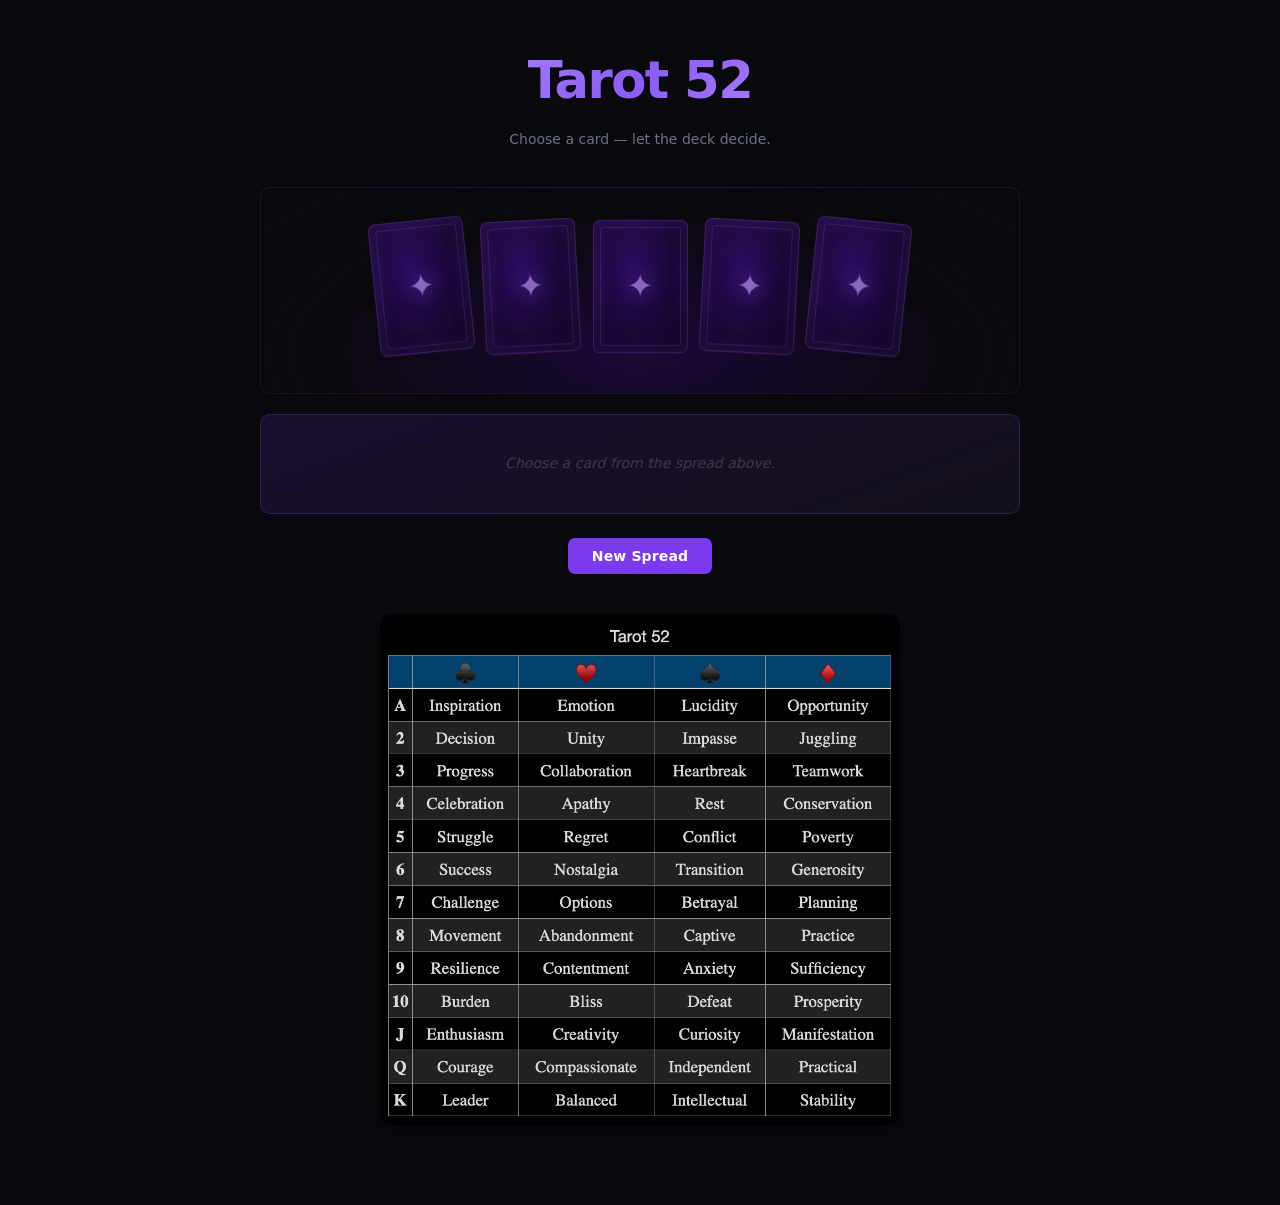
==== index.html @ dc0e48a5 "Initial commit: Tarot 52 single-page app Static HTML/CSS/JS card-drawing app with 5-card spread, 3D " ====
<!doctype html>
<html lang="en">
  <head>
    <meta charset="UTF-8" />
    <meta name="viewport" content="width=device-width, initial-scale=1.0" />
    <title>Tarot 52</title>
    <meta name="description" content="Draw a card from a 52-card deck and read your fortune." />
    <link rel="icon" href="data:image/svg+xml,<svg xmlns='http://www.w3.org/2000/svg' viewBox='0 0 100 100'><text y='.9em' font-size='90'>🃏</text></svg>" />
    <link rel="stylesheet" href="app.css" />
  </head>
  <body>
    <main id="app" role="main"></main>
    <script src="app.js"></script>
  </body>
</html>
---- app.css ----
/* ===================================================
   app.css — Tarot 52 (single page app)
   =================================================== */

/* ---- Variables ---- */
:root {
  --bg:          #0a0a0e;
  --surface:     #131318;
  --surface-2:   #1b1b23;
  --border:      rgba(255, 255, 255, 0.06);
  --border-md:   rgba(255, 255, 255, 0.11);
  --text:        #e2e2ea;
  --text-muted:  #6c7280;
  --text-dim:    #3a3a46;

  --purple:      #8b5cf6;
  --purple-h:    #7c3aed;
  --purple-glow: rgba(139, 92, 246, 0.22);

  --focus-ring:  0 0 0 3px rgba(82, 144, 245, 0.38);
  --shadow-sm:   0 1px 4px rgba(0, 0, 0, 0.55);
  --shadow-md:   0 4px 20px rgba(0, 0, 0, 0.60);

  --radius:    10px;
  --radius-sm: 7px;
  --ease:      0.2s ease;
}

/* ---- Reset ---- */
*, *::before, *::after { box-sizing: border-box; margin: 0; padding: 0; }
html { scroll-behavior: smooth; }
body {
  background-color: var(--bg);
  color: var(--text);
  font-family: system-ui, -apple-system, BlinkMacSystemFont, 'Segoe UI', sans-serif;
  line-height: 1.6;
  min-height: 100vh;
  -webkit-font-smoothing: antialiased;
  -moz-osx-font-smoothing: grayscale;
}
img { max-width: 100%; display: block; }
button { cursor: pointer; font-family: inherit; }

/* ============================================================
   PAGE BASE
   ============================================================ */
#app { min-height: 100vh; }

.page {
  max-width: 800px;
  margin: 0 auto;
  padding: 2.5rem 1.25rem 5rem;
}
.page-header {
  margin-bottom: 2.25rem;
  text-align: center;
}
.page-header h1 {
  font-size: clamp(2.2rem, 5vw, 3.2rem);
  font-weight: 700;
  letter-spacing: -0.03em;
  margin-bottom: 0.4rem;
  background: linear-gradient(135deg, #c4b5fd 0%, #8b5cf6 50%, #d8b4fe 100%);
  -webkit-background-clip: text;
  -webkit-text-fill-color: transparent;
  background-clip: text;
}
.page-subtitle {
  color: var(--text-muted);
  font-size: 0.875rem;
}

/* ============================================================
   TAROT 52
   ============================================================ */

/* Spread container — cosmic feel */
.tarot-spread {
  display: flex;
  justify-content: center;
  align-items: flex-end;
  gap: 0.9rem;
  padding: 2rem 1.5rem 2.5rem;
  flex-wrap: wrap;
  background: radial-gradient(ellipse at 50% 80%, #1a0a38 0%, #0c0810 55%, transparent 100%);
  border-radius: var(--radius);
  border: 1px solid rgba(139, 92, 246, 0.12);
  margin-bottom: 1.25rem;
}

/* 3-D card shell */
.card-3d {
  perspective: 900px;
  width: 95px;
  height: 133px; /* 5:7 poker ratio (2.5" x 3.5") */
  cursor: pointer;
  flex-shrink: 0;
  transition: transform 0.55s cubic-bezier(0.4, 0, 0.2, 1);
}
.card-inner {
  width: 100%;
  height: 100%;
  position: relative;
  transform-style: preserve-3d;
  transition: transform 0.55s cubic-bezier(0.4, 0, 0.2, 1);
  border-radius: var(--radius-sm);
}
.card-3d.flipped .card-inner { transform: rotateY(180deg); }

/* Hover: lift unflipped cards */
.card-3d:not(.flipped):not(.dimmed):hover .card-inner {
  transform: translateY(-12px) scale(1.05);
  transition: transform 0.15s ease;
}
.card-3d:not(.flipped):not(.dimmed):hover {
  filter: drop-shadow(0 0 14px rgba(139, 92, 246, 0.45));
}

/* Selected: lift higher (2D transform on wrapper avoids 3D foreshortening) */
.card-3d.selected { z-index: 2; }

/* Dim non-selected after a card is chosen */
.card-3d.dimmed { opacity: 0.28; filter: saturate(0.2); transition: opacity 0.35s, filter 0.35s; }

/* Shared face */
.card-face {
  position: absolute;
  inset: 0;
  border-radius: var(--radius-sm);
  backface-visibility: hidden;
  -webkit-backface-visibility: hidden;
  overflow: hidden;
}

/* BACK — deep purple */
.card-back-face {
  background: radial-gradient(ellipse at 40% 35%, #2a0d5e 0%, #0d0618 100%);
  border: 1.5px solid rgba(180, 130, 255, 0.22);
  box-shadow: inset 0 0 20px rgba(120, 60, 220, 0.2);
  display: flex;
  align-items: center;
  justify-content: center;
  transform: translateZ(1px); /* Firefox: separate planes so backface-visibility culls correctly */
}
.card-back-face::before {
  content: '';
  position: absolute;
  inset: 6px;
  border: 1px solid rgba(180, 130, 255, 0.14);
  border-radius: 4px;
  pointer-events: none;
}
.card-ornament {
  font-size: 2rem;
  color: rgba(200, 160, 255, 0.6);
  text-shadow: 0 0 20px rgba(160, 100, 255, 0.5), 0 0 50px rgba(100, 40, 200, 0.25);
  user-select: none;
  position: relative;
  z-index: 1;
  backface-visibility: hidden;
  -webkit-backface-visibility: hidden;
}

/* FRONT — classic ivory card */
.card-front-face {
  transform: rotateY(180deg) translateZ(1px); /* translateZ separates from back face in Firefox */
  background: #f5f0e8;
  display: flex;
  flex-direction: column;
  align-items: center;
  justify-content: center;
  padding: 6px;
}
.card-corner {
  position: absolute;
  display: flex;
  flex-direction: column;
  align-items: center;
  line-height: 1.1;
}
.card-corner.tl { top: 5px;    left: 6px; }
.card-corner.br { bottom: 5px; right: 6px; transform: rotate(180deg); }
.rank-label { font-size: 0.75rem; font-weight: 800; }
.suit-label  { font-size: 0.7rem;  line-height: 1; }
.card-center-suit { font-size: 2.2rem; }

.card-front-face.suit-red   { color: #b91c1c; }
.card-front-face.suit-black { color: #1c1c1e; }

/* Reading panel */
.tarot-reading {
  background: linear-gradient(160deg, #1a0e30 0%, #131018 100%);
  border: 1px solid rgba(139, 92, 246, 0.2);
  border-radius: var(--radius);
  padding: 1.75rem;
  text-align: center;
  margin: 0 0 1.5rem;
  min-height: 100px;
  display: flex;
  flex-direction: column;
  align-items: center;
  justify-content: center;
  gap: 0.4rem;
  transition: background 0.4s ease;
}
.reading-prompt     { color: var(--text-dim); font-size: 0.88rem; font-style: italic; }
.reading-suit-icon  { font-size: 2rem; line-height: 1; }
.reading-card-name  { font-size: 1.5rem; font-weight: 700; color: #e2d9f3; letter-spacing: -0.01em; }
.reading-meaning    { font-size: 1rem; font-weight: 500; color: var(--purple); margin-top: 0.15rem; }

.tarot-controls {
  display: flex;
  justify-content: center;
  margin-bottom: 2.5rem;
}

.tarot-image {
  width: 100%;
  max-width: 520px;
  margin: 0 auto;
  border-radius: var(--radius);
  box-shadow: var(--shadow-md);
  opacity: 0.85;
}

/* ============================================================
   BUTTONS
   ============================================================ */
.btn-primary {
  display: inline-block;
  padding: 10px 24px;
  background-color: var(--purple-h);
  color: #fff;
  border: none;
  border-radius: var(--radius-sm);
  font-size: 0.875rem;
  font-weight: 600;
  cursor: pointer;
  transition: filter var(--ease), box-shadow var(--ease), transform 0.06s ease;
  box-shadow: var(--shadow-sm);
  letter-spacing: 0.01em;
}
.btn-primary:hover  { filter: brightness(1.15); box-shadow: var(--shadow-md); }
.btn-primary:active { transform: translateY(1px); }
.btn-primary:focus-visible { outline: none; box-shadow: var(--focus-ring); }

/* ============================================================
   RESPONSIVE
   ============================================================ */
@media (max-width: 640px) {
  .card-3d { width: 70px; height: 98px; } /* 5:7 poker ratio */
  .card-ornament    { font-size: 1.5rem; }
  .card-center-suit { font-size: 1.4rem; }
  .rank-label { font-size: 0.58rem; }
  .suit-label { font-size: 0.54rem; }
  .tarot-spread { gap: 0.45rem; padding: 1.25rem 0.75rem 1.75rem; }
}

/* ============================================================
   REDUCED MOTION
   ============================================================ */
@media (prefers-reduced-motion: reduce) {
  *, *::before, *::after { transition: none !important; animation: none !important; }
}
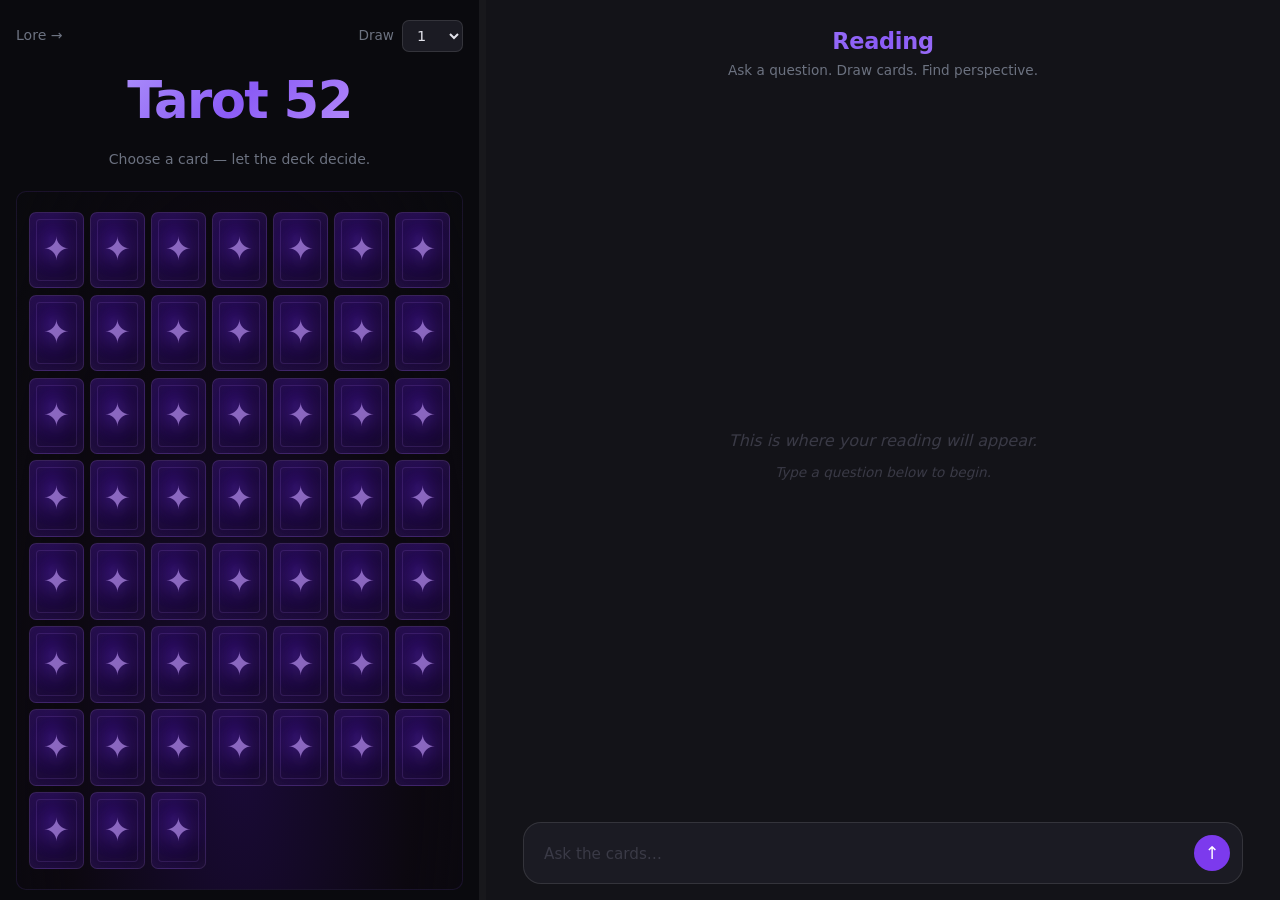
==== commit 05f547c2: "new sidebar and chat" ====
--- a/index.html
+++ b/index.html
@@ -8,8 +8,15 @@
     <link rel="icon" href="data:image/svg+xml,<svg xmlns='http://www.w3.org/2000/svg' viewBox='0 0 100 100'><text y='.9em' font-size='90'>🃏</text></svg>" />
     <link rel="stylesheet" href="app.css" />
   </head>
-  <body>
-    <main id="app" role="main"></main>
+  <body class="app-shell">
+    <div class="layout" id="layout">
+      <aside class="pane pane-sidebar" id="sidebarSlot" aria-label="Spread"></aside>
+      <div class="resize-handle" id="resizeHandle" role="separator" aria-orientation="vertical" aria-label="Resize sidebar" tabindex="0"></div>
+      <main class="pane pane-chat" id="chatSlot" aria-label="Chat"></main>
+    </div>
+
     <script src="app.js"></script>
+    <script src="chat.js"></script>
+    <script src="layout.js"></script>
   </body>
 </html>
--- a/app.css
+++ b/app.css
@@ -46,8 +46,199 @@
    ============================================================ */
 #app { min-height: 100vh; }
 
+/* ============================================================
+   APP SHELL — two-pane layout (index.html)
+   ============================================================ */
+body.app-shell {
+  overflow: hidden; /* shell scrolls inside its panes */
+}
+.layout {
+  --sidebar-width: 480px;
+  --handle-width: 6px;
+  display: grid;
+  grid-template-columns: var(--sidebar-width) var(--handle-width) 1fr;
+  height: 100vh;
+  width: 100vw;
+}
+.pane {
+  overflow: auto;
+  min-width: 0; /* allow grid pane to shrink below content size */
+}
+.pane-sidebar {
+  background: var(--bg);
+  border-right: 1px solid var(--border);
+}
+.pane-chat {
+  background: var(--surface);
+  display: flex;
+  flex-direction: column;
+}
+
+.resize-handle {
+  background: var(--border);
+  cursor: col-resize;
+  position: relative;
+  transition: background var(--ease);
+}
+.resize-handle:hover,
+.resize-handle:focus-visible,
+body.resizing .resize-handle {
+  background: var(--purple);
+  outline: none;
+}
+.resize-handle::before {
+  content: '';
+  position: absolute;
+  inset: 0 -3px; /* widen hit target */
+}
+body.resizing,
+body.resizing * {
+  cursor: col-resize !important;
+  user-select: none;
+}
+
+/* Inside the sidebar, the spread "page" should fill the pane.
+   Loosen the centered max-width and trim padding. */
+.pane-sidebar .page {
+  max-width: none;
+  padding: 1.25rem 1rem 2rem;
+}
+.pane-sidebar .page-header  { margin-bottom: 1.25rem; }
+
+/* Spread inside the sidebar: auto-fit columns to whatever
+   width the pane currently has. Cards keep their 5:7 ratio. */
+.pane-sidebar .tarot-spread {
+  grid-template-columns: repeat(auto-fill, minmax(50px, 1fr));
+  gap: 0.4rem;
+  padding: 1.25rem 0.75rem;
+}
+
+/* ============================================================
+   CHAT PANE
+   ============================================================ */
+.visually-hidden {
+  position: absolute;
+  width: 1px; height: 1px;
+  padding: 0; margin: -1px;
+  overflow: hidden;
+  clip: rect(0, 0, 0, 0);
+  white-space: nowrap;
+  border: 0;
+}
+.chat-root {
+  display: flex;
+  flex-direction: column;
+  height: 100%;
+  max-width: 760px;
+  width: 100%;
+  margin: 0 auto;
+  padding: 1.5rem 1.25rem 0;
+}
+.chat-header { text-align: center; margin-bottom: 0.5rem; }
+.chat-title {
+  font-size: 1.4rem;
+  font-weight: 700;
+  letter-spacing: -0.01em;
+  background: linear-gradient(135deg, #c4b5fd 0%, #8b5cf6 50%, #d8b4fe 100%);
+  -webkit-background-clip: text;
+  -webkit-text-fill-color: transparent;
+  background-clip: text;
+}
+.chat-subtitle { color: var(--text-muted); font-size: 0.85rem; }
+
+.chat-thread {
+  flex: 1;
+  overflow-y: auto;
+  padding: 1.5rem 0;
+  display: flex;
+  flex-direction: column;
+  gap: 0.75rem;
+}
+.chat-empty {
+  margin: auto;
+  color: var(--text-dim);
+  text-align: center;
+  font-style: italic;
+}
+.chat-empty-hint { font-size: 0.85rem; margin-top: 0.5rem; }
+
+.chat-msg {
+  display: flex;
+  width: 100%;
+}
+.chat-msg-user { justify-content: flex-end; }
+.chat-msg-assistant { justify-content: flex-start; }
+.chat-bubble {
+  max-width: 75%;
+  padding: 0.7rem 1rem;
+  border-radius: 14px;
+  line-height: 1.5;
+  font-size: 0.95rem;
+  white-space: pre-wrap;
+  word-wrap: break-word;
+}
+.chat-msg-user .chat-bubble {
+  background: var(--purple-h);
+  color: #fff;
+  border-bottom-right-radius: 4px;
+}
+.chat-msg-assistant .chat-bubble {
+  background: var(--surface-2);
+  color: var(--text);
+  border: 1px solid var(--border);
+  border-bottom-left-radius: 4px;
+}
+
+.chat-composer {
+  display: flex;
+  align-items: flex-end;
+  gap: 0.5rem;
+  padding: 0.75rem;
+  margin-bottom: 1rem;
+  background: var(--surface-2);
+  border: 1px solid var(--border-md);
+  border-radius: 18px;
+  transition: border-color var(--ease), box-shadow var(--ease);
+}
+.chat-composer:focus-within {
+  border-color: var(--purple);
+  box-shadow: 0 0 0 3px var(--purple-glow);
+}
+.chat-input {
+  flex: 1;
+  background: transparent;
+  color: var(--text);
+  border: none;
+  outline: none;
+  resize: none;
+  font: inherit;
+  font-size: 0.95rem;
+  line-height: 1.45;
+  padding: 0.35rem 0.5rem;
+  max-height: 200px;
+  overflow-y: auto;
+}
+.chat-input::placeholder { color: var(--text-dim); }
+.chat-send {
+  flex-shrink: 0;
+  width: 36px; height: 36px;
+  border-radius: 50%;
+  border: none;
+  background: var(--purple-h);
+  color: #fff;
+  font-size: 1.1rem;
+  cursor: pointer;
+  display: inline-flex;
+  align-items: center;
+  justify-content: center;
+  transition: filter var(--ease), transform 0.06s ease;
+}
+.chat-send:hover  { filter: brightness(1.15); }
+.chat-send:active { transform: translateY(1px); }
+.chat-send:focus-visible { outline: none; box-shadow: var(--focus-ring); }
+
 .page {
-  max-width: 800px;
+  max-width: 1400px;
   margin: 0 auto;
   padding: 2.5rem 1.25rem 5rem;
 }
@@ -74,14 +265,13 @@
    TAROT 52
    ============================================================ */
 
-/* Spread container — cosmic feel */
+/* Spread container — 4x13 grid of full deck */
 .tarot-spread {
-  display: flex;
-  justify-content: center;
-  align-items: flex-end;
-  gap: 0.9rem;
+  display: grid;
+  grid-template-columns: repeat(13, 1fr);
+  gap: 0.6rem;
+  justify-items: center;
   padding: 2rem 1.5rem 2.5rem;
-  flex-wrap: wrap;
   background: radial-gradient(ellipse at 50% 80%, #1a0a38 0%, #0c0810 55%, transparent 100%);
   border-radius: var(--radius);
   border: 1px solid rgba(139, 92, 246, 0.12);
@@ -91,10 +281,10 @@
 /* 3-D card shell */
 .card-3d {
   perspective: 900px;
-  width: 95px;
-  height: 133px; /* 5:7 poker ratio (2.5" x 3.5") */
+  width: 100%;
+  max-width: 85px;
+  aspect-ratio: 5 / 7; /* 5:7 poker ratio (2.5" x 3.5") */
   cursor: pointer;
-  flex-shrink: 0;
   transition: transform 0.55s cubic-bezier(0.4, 0, 0.2, 1);
 }
 .card-inner {
@@ -204,9 +394,31 @@
   transition: background 0.4s ease;
 }
 .reading-prompt     { color: var(--text-dim); font-size: 0.88rem; font-style: italic; }
-.reading-suit-icon  { font-size: 2rem; line-height: 1; }
-.reading-card-name  { font-size: 1.5rem; font-weight: 700; color: #e2d9f3; letter-spacing: -0.01em; }
-.reading-meaning    { font-size: 1rem; font-weight: 500; color: var(--purple); margin-top: 0.15rem; }
+.reading-suit-icon  { font-size: 1.5rem; line-height: 1; }
+.reading-card-name  { font-size: 1.05rem; font-weight: 700; color: #e2d9f3; letter-spacing: -0.01em; }
+.reading-meaning    { font-size: 0.95rem; font-weight: 500; color: var(--purple); }
+
+.reading-list {
+  display: flex;
+  flex-direction: column;
+  gap: 0.5rem;
+  width: 100%;
+  max-width: 560px;
+  margin: 0 auto;
+}
+.reading-row {
+  display: grid;
+  grid-template-columns: 2rem 1fr auto;
+  align-items: center;
+  gap: 0.75rem;
+  padding: 0.5rem 0.85rem;
+  background: rgba(139, 92, 246, 0.06);
+  border: 1px solid rgba(139, 92, 246, 0.12);
+  border-radius: var(--radius-sm);
+  text-align: left;
+}
+.reading-row.suit-red   .reading-suit-icon { color: #f87171; }
+.reading-row.suit-black .reading-suit-icon { color: #e2d9f3; }
 
 .tarot-controls {
   display: flex;
@@ -214,14 +426,34 @@
   margin-bottom: 2.5rem;
 }
 
-.tarot-image {
-  width: 100%;
-  max-width: 520px;
-  margin: 0 auto;
-  border-radius: var(--radius);
-  box-shadow: var(--shadow-md);
-  opacity: 0.85;
-}
+/* Toolbar at top of page: lore link on left, draw-count on right */
+.page-toolbar {
+  display: flex;
+  justify-content: space-between;
+  align-items: center;
+  margin-bottom: 0.5rem;
+  gap: 1rem;
+}
+.draw-count {
+  display: inline-flex;
+  align-items: center;
+  gap: 0.5rem;
+  color: var(--text-muted);
+  font-size: 0.85rem;
+}
+.draw-count select {
+  background: var(--surface-2);
+  color: var(--text);
+  border: 1px solid var(--border-md);
+  border-radius: var(--radius-sm);
+  padding: 6px 10px;
+  font: inherit;
+  font-size: 0.9rem;
+  cursor: pointer;
+  transition: border-color var(--ease), box-shadow var(--ease);
+}
+.draw-count select:hover { border-color: rgba(139, 92, 246, 0.5); }
+.draw-count select:focus-visible { outline: none; box-shadow: var(--focus-ring); }
 
 /* ============================================================
    BUTTONS
@@ -245,15 +477,150 @@
 .btn-primary:focus-visible { outline: none; box-shadow: var(--focus-ring); }
 
 /* ============================================================
+   PAGE NAV (cross-page link)
+   ============================================================ */
+.page-nav {
+  margin-bottom: 0.75rem;
+}
+.nav-link {
+  color: var(--text-muted);
+  font-size: 0.88rem;
+  text-decoration: none;
+  border-bottom: 1px solid transparent;
+  transition: color var(--ease), border-color var(--ease);
+}
+.nav-link:hover { color: var(--purple); border-color: var(--purple); }
+.page-toolbar .nav-link { margin-right: 1rem; }
+
+/* ============================================================
+   LORE PAGE
+   ============================================================ */
+.lore-intro {
+  color: var(--text-muted);
+  font-size: 0.92rem;
+  line-height: 1.65;
+  max-width: 760px;
+  margin: 0 auto 2rem;
+  padding: 1rem 1.25rem;
+  background: var(--surface);
+  border: 1px solid var(--border);
+  border-radius: var(--radius);
+}
+.lore-suits-grid {
+  display: flex;
+  flex-direction: column;
+  gap: 2.5rem;
+}
+.lore-section {
+  background: var(--surface);
+  border: 1px solid var(--border);
+  border-radius: var(--radius);
+  padding: 1.25rem 1.5rem 1.75rem;
+}
+.lore-section-title {
+  display: flex;
+  align-items: center;
+  gap: 0.6rem;
+  font-size: 1.4rem;
+  font-weight: 700;
+  margin-bottom: 1rem;
+  letter-spacing: -0.01em;
+}
+.lore-suit-symbol {
+  font-size: 1.6rem;
+  line-height: 1;
+}
+.lore-suit-symbol.suit-red   { color: #ef4444; }
+.lore-suit-symbol.suit-black { color: #e2d9f3; }
+
+.lore-table {
+  width: 100%;
+  border-collapse: collapse;
+  font-size: 0.92rem;
+}
+.lore-table thead th {
+  text-align: left;
+  padding: 0.5rem 0.75rem;
+  font-size: 0.75rem;
+  font-weight: 600;
+  text-transform: uppercase;
+  letter-spacing: 0.06em;
+  color: var(--text-muted);
+  border-bottom: 1px solid var(--border-md);
+}
+.lore-table tbody td {
+  padding: 0.7rem 0.75rem;
+  border-bottom: 1px solid var(--border);
+  vertical-align: top;
+  line-height: 1.5;
+}
+.lore-table tbody tr:last-child td { border-bottom: none; }
+.lore-table tbody tr:hover { background: rgba(139, 92, 246, 0.04); }
+
+.col-card  { width: 7rem;  white-space: nowrap; font-weight: 600; }
+.col-term  { width: 8rem;  color: var(--purple); font-weight: 600; }
+.col-tarot { width: 11rem; color: #e2d9f3; }
+.col-desc  { color: var(--text); }
+
+.poker-rank { margin-right: 0.3rem; }
+.poker-suit { font-size: 1.05rem; }
+.poker-suit.suit-red   { color: #ef4444; }
+.poker-suit.suit-black { color: #e2d9f3; }
+
+@media (max-width: 760px) {
+  .lore-table, .lore-table thead, .lore-table tbody, .lore-table tr, .lore-table td, .lore-table th {
+    display: block;
+  }
+  .lore-table thead { display: none; }
+  .lore-table tbody tr {
+    border-bottom: 1px solid var(--border-md);
+    padding: 0.75rem 0;
+  }
+  .lore-table tbody tr:last-child { border-bottom: none; }
+  .lore-table tbody td {
+    border: none;
+    padding: 0.15rem 0;
+  }
+  .col-card  { font-size: 1.05rem; margin-bottom: 0.15rem; }
+  .col-term  { font-size: 0.95rem; }
+  .col-tarot { font-size: 0.88rem; color: var(--text-muted); }
+  .col-desc  { margin-top: 0.4rem; font-size: 0.92rem; }
+}
+
+/* ============================================================
    RESPONSIVE
-   ============================================================ */
+   These rules apply only when the spread is NOT inside the
+   sidebar pane (lore page or standalone sidebar-spread.html).
+   Inside the sidebar, the spread uses auto-fill columns.
+   ============================================================ */
+@media (max-width: 900px) {
+  body:not(.app-shell) .tarot-spread { grid-template-columns: repeat(7, 1fr); gap: 0.5rem; padding: 1.25rem 0.75rem 1.75rem; }
+}
 @media (max-width: 640px) {
-  .card-3d { width: 70px; height: 98px; } /* 5:7 poker ratio */
-  .card-ornament    { font-size: 1.5rem; }
-  .card-center-suit { font-size: 1.4rem; }
-  .rank-label { font-size: 0.58rem; }
-  .suit-label { font-size: 0.54rem; }
-  .tarot-spread { gap: 0.45rem; padding: 1.25rem 0.75rem 1.75rem; }
+  body:not(.app-shell) .tarot-spread { grid-template-columns: repeat(7, 1fr); gap: 0.35rem; padding: 0.75rem 0.5rem 1rem; }
+  body:not(.app-shell) .card-ornament    { font-size: 1.2rem; }
+  body:not(.app-shell) .card-center-suit { font-size: 1.2rem; }
+  body:not(.app-shell) .rank-label { font-size: 0.5rem; }
+  body:not(.app-shell) .suit-label { font-size: 0.5rem; }
+}
+@media (max-width: 420px) {
+  body:not(.app-shell) .tarot-spread { grid-template-columns: repeat(6, 1fr); }
+}
+
+/* Narrow viewport: stack the two panes vertically instead of side-by-side. */
+@media (max-width: 720px) {
+  body.app-shell .layout {
+    grid-template-columns: 1fr;
+    grid-template-rows: minmax(40vh, auto) 6px 1fr;
+    height: 100vh;
+  }
+  body.app-shell .resize-handle {
+    cursor: row-resize;
+  }
+  body.app-shell .pane-sidebar {
+    border-right: none;
+    border-bottom: 1px solid var(--border);
+  }
 }
 
 /* ============================================================
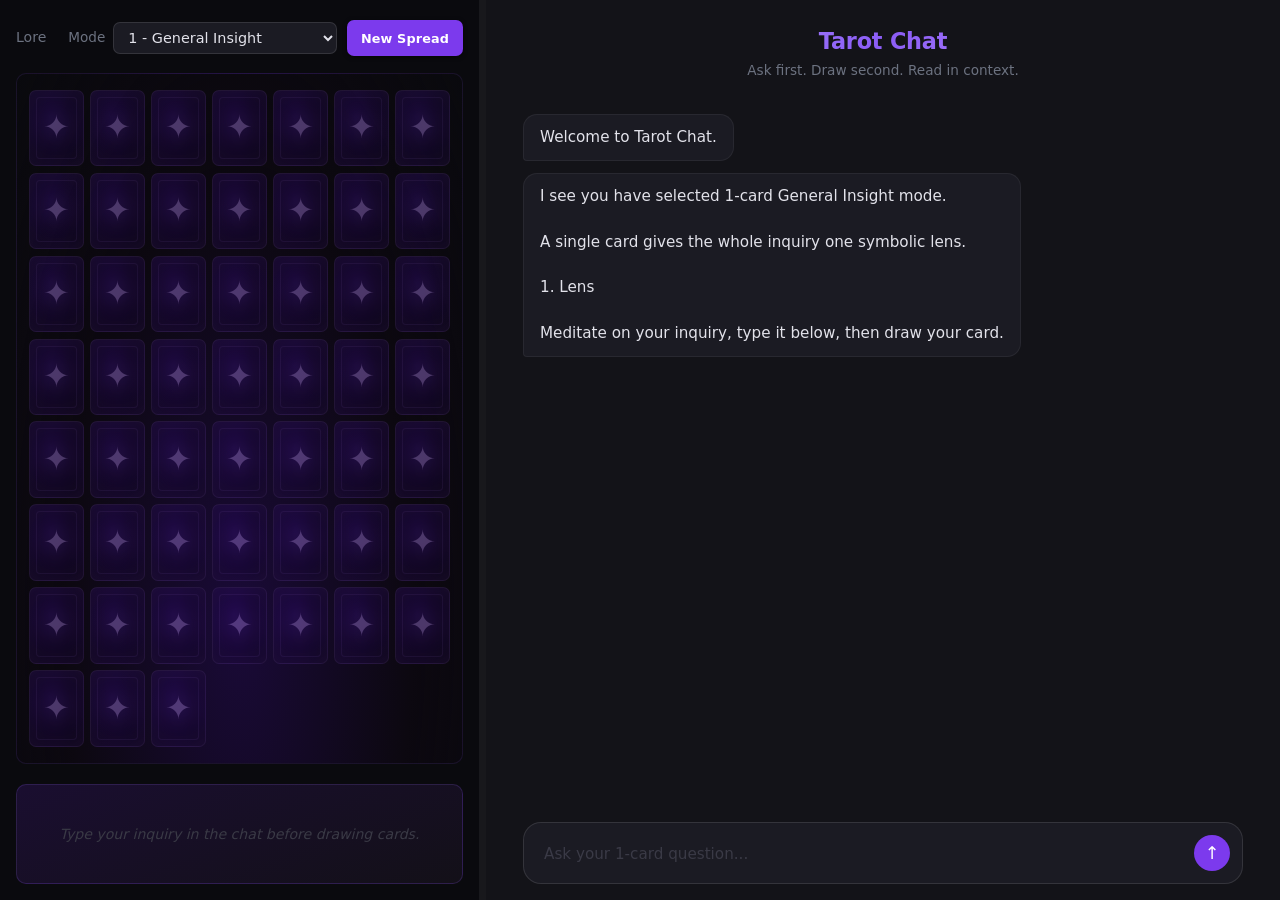
==== commit 2d9e9e08: "Fixed the iPhone safe-area issue." ====
--- a/index.html
+++ b/index.html
@@ -2,7 +2,7 @@
 <html lang="en">
   <head>
     <meta charset="UTF-8" />
-    <meta name="viewport" content="width=device-width, initial-scale=1.0" />
+    <meta name="viewport" content="width=device-width, initial-scale=1.0, viewport-fit=cover" />
     <title>Tarot 52</title>
     <meta name="description" content="Draw a card from a 52-card deck and read your fortune." />
     <link rel="icon" href="data:image/svg+xml,<svg xmlns='http://www.w3.org/2000/svg' viewBox='0 0 100 100'><text y='.9em' font-size='90'>🃏</text></svg>" />
--- a/app.css
+++ b/app.css
@@ -24,17 +24,25 @@
   --radius:    10px;
   --radius-sm: 7px;
   --ease:      0.2s ease;
+
+  --mobile-safe-top: env(safe-area-inset-top);
 }
 
 /* ---- Reset ---- */
 *, *::before, *::after { box-sizing: border-box; margin: 0; padding: 0; }
-html { scroll-behavior: smooth; }
+html {
+  scroll-behavior: smooth;
+  overflow-x: hidden;
+  overscroll-behavior-x: none;
+}
 body {
   background-color: var(--bg);
   color: var(--text);
   font-family: system-ui, -apple-system, BlinkMacSystemFont, 'Segoe UI', sans-serif;
   line-height: 1.6;
   min-height: 100vh;
+  overflow-x: hidden;
+  overscroll-behavior-x: none;
   -webkit-font-smoothing: antialiased;
   -moz-osx-font-smoothing: grayscale;
 }
@@ -51,6 +59,12 @@
    ============================================================ */
 body.app-shell {
   overflow: hidden; /* shell scrolls inside its panes */
+  height: 100vh;
+  height: 100dvh;
+  position: fixed;
+  inset: 0;
+  width: 100%;
+  max-width: 100%;
 }
 .layout {
   --sidebar-width: 480px;
@@ -58,20 +72,29 @@
   display: grid;
   grid-template-columns: var(--sidebar-width) var(--handle-width) 1fr;
   height: 100vh;
-  width: 100vw;
+  height: 100dvh;
+  width: 100%;
+  max-width: 100%;
+  overflow: hidden;
+  overscroll-behavior-x: none;
 }
 .pane {
   overflow: auto;
+  min-height: 0;
   min-width: 0; /* allow grid pane to shrink below content size */
+  max-width: 100%;
+  overscroll-behavior-x: none;
 }
 .pane-sidebar {
   background: var(--bg);
   border-right: 1px solid var(--border);
+  overflow-x: hidden;
 }
 .pane-chat {
   background: var(--surface);
   display: flex;
   flex-direction: column;
+  overflow: hidden;
 }
 
 .resize-handle {
@@ -101,16 +124,15 @@
    Loosen the centered max-width and trim padding. */
 .pane-sidebar .page {
   max-width: none;
-  padding: 1.25rem 1rem 2rem;
-}
-.pane-sidebar .page-header  { margin-bottom: 1.25rem; }
+  padding: 1rem 1rem 2rem;
+}
 
 /* Spread inside the sidebar: auto-fit columns to whatever
    width the pane currently has. Cards keep their 5:7 ratio. */
 .pane-sidebar .tarot-spread {
   grid-template-columns: repeat(auto-fill, minmax(50px, 1fr));
   gap: 0.4rem;
-  padding: 1.25rem 0.75rem;
+  padding: 1rem 0.75rem;
 }
 
 /* ============================================================
@@ -129,6 +151,7 @@
   display: flex;
   flex-direction: column;
   height: 100%;
+  min-height: 0;
   max-width: 760px;
   width: 100%;
   margin: 0 auto;
@@ -148,6 +171,7 @@
 
 .chat-thread {
   flex: 1;
+  min-height: 0;
   overflow-y: auto;
   padding: 1.5rem 0;
   display: flex;
@@ -188,6 +212,14 @@
   border: 1px solid var(--border);
   border-bottom-left-radius: 4px;
 }
+.chat-msg-meta .chat-bubble {
+  max-width: 88%;
+  background: transparent;
+  color: var(--text-muted);
+  border: 1px solid var(--border);
+  font-size: 0.84rem;
+  padding: 0.45rem 0.7rem;
+}
 
 .chat-composer {
   display: flex;
@@ -195,6 +227,7 @@
   gap: 0.5rem;
   padding: 0.75rem;
   margin-bottom: 1rem;
+  margin-bottom: max(1rem, env(safe-area-inset-bottom));
   background: var(--surface-2);
   border: 1px solid var(--border-md);
   border-radius: 18px;
@@ -305,6 +338,16 @@
 .card-3d:not(.flipped):not(.dimmed):hover {
   filter: drop-shadow(0 0 14px rgba(139, 92, 246, 0.45));
 }
+.tarot-spread-locked .card-3d:not(.flipped) {
+  cursor: not-allowed;
+  opacity: 0.52;
+}
+.tarot-spread-locked .card-3d:not(.flipped):hover .card-inner {
+  transform: none;
+}
+.tarot-spread-locked .card-3d:not(.flipped):hover {
+  filter: none;
+}
 
 /* Selected: lift higher (2D transform on wrapper avoids 3D foreshortening) */
 .card-3d.selected { z-index: 2; }
@@ -408,7 +451,7 @@
 }
 .reading-row {
   display: grid;
-  grid-template-columns: 2rem 1fr auto;
+  grid-template-columns: 2rem minmax(4.5rem, 0.65fr) minmax(8rem, 1fr) auto;
   align-items: center;
   gap: 0.75rem;
   padding: 0.5rem 0.85rem;
@@ -419,29 +462,35 @@
 }
 .reading-row.suit-red   .reading-suit-icon { color: #f87171; }
 .reading-row.suit-black .reading-suit-icon { color: #e2d9f3; }
-
-.tarot-controls {
-  display: flex;
-  justify-content: center;
-  margin-bottom: 2.5rem;
-}
-
-/* Toolbar at top of page: lore link on left, draw-count on right */
+.reading-position {
+  color: var(--text-muted);
+  font-size: 0.72rem;
+  font-weight: 700;
+  letter-spacing: 0.06em;
+  text-transform: uppercase;
+}
+
+/* Toolbar at top of spread: lore, mode, and reset */
 .page-toolbar {
   display: flex;
-  justify-content: space-between;
-  align-items: center;
-  margin-bottom: 0.5rem;
-  gap: 1rem;
+  justify-content: flex-start;
+  align-items: center;
+  gap: 0.6rem;
+  min-height: 44px;
+  margin-bottom: 0.8rem;
 }
 .draw-count {
   display: inline-flex;
   align-items: center;
   gap: 0.5rem;
+  min-width: 0;
+  margin-left: auto;
   color: var(--text-muted);
   font-size: 0.85rem;
 }
 .draw-count select {
+  max-width: min(240px, 42vw);
+  min-width: 0;
   background: var(--surface-2);
   color: var(--text);
   border: 1px solid var(--border-md);
@@ -475,6 +524,12 @@
 .btn-primary:hover  { filter: brightness(1.15); box-shadow: var(--shadow-md); }
 .btn-primary:active { transform: translateY(1px); }
 .btn-primary:focus-visible { outline: none; box-shadow: var(--focus-ring); }
+.btn-compact {
+  flex-shrink: 0;
+  min-height: 36px;
+  padding: 8px 14px;
+  font-size: 0.8rem;
+}
 
 /* ============================================================
    PAGE NAV (cross-page link)
@@ -490,7 +545,12 @@
   transition: color var(--ease), border-color var(--ease);
 }
 .nav-link:hover { color: var(--purple); border-color: var(--purple); }
-.page-toolbar .nav-link { margin-right: 1rem; }
+.page-toolbar .nav-link {
+  min-height: 36px;
+  display: inline-flex;
+  align-items: center;
+  margin-right: 0;
+}
 
 /* ============================================================
    LORE PAGE
@@ -609,17 +669,224 @@
 
 /* Narrow viewport: stack the two panes vertically instead of side-by-side. */
 @media (max-width: 720px) {
+  body.app-shell {
+    --mobile-safe-top: env(safe-area-inset-top);
+  }
   body.app-shell .layout {
     grid-template-columns: 1fr;
-    grid-template-rows: minmax(40vh, auto) 6px 1fr;
+    grid-template-rows: minmax(0, 58dvh) minmax(0, 42dvh);
     height: 100vh;
+    height: 100dvh;
   }
   body.app-shell .resize-handle {
-    cursor: row-resize;
+    display: none;
   }
   body.app-shell .pane-sidebar {
     border-right: none;
     border-bottom: 1px solid var(--border);
+    overflow: hidden;
+    overscroll-behavior: none;
+    touch-action: pan-y;
+  }
+  body.app-shell .pane-chat {
+    min-height: 0;
+  }
+  body.app-shell .pane-sidebar .page {
+    display: grid;
+    grid-template-rows: auto minmax(0, 1fr) auto;
+    height: 100%;
+    min-height: 0;
+    overflow: hidden;
+    padding: 0;
+  }
+  body.app-shell .pane-sidebar .page-toolbar {
+    position: relative;
+    z-index: 4;
+    grid-row: 1;
+    gap: 0.5rem;
+    min-height: calc(52px + var(--mobile-safe-top));
+    margin: 0;
+    padding: calc(0.45rem + var(--mobile-safe-top)) 0.65rem 0.45rem;
+    background: rgba(10, 10, 14, 0.94);
+    border-bottom: 1px solid var(--border);
+    -webkit-backdrop-filter: blur(10px);
+    backdrop-filter: blur(10px);
+  }
+  body.app-shell .pane-sidebar .page-toolbar .nav-link {
+    min-width: 44px;
+    min-height: 38px;
+    justify-content: center;
+    padding: 0 0.3rem;
+  }
+  body.app-shell .pane-sidebar .draw-count {
+    flex: 1;
+    justify-content: center;
+    margin-left: 0;
+    gap: 0.35rem;
+  }
+  body.app-shell .pane-sidebar .draw-count-label {
+    font-size: 0.78rem;
+  }
+  body.app-shell .pane-sidebar .draw-count select {
+    width: 100%;
+    max-width: 190px;
+    min-width: 0;
+    min-height: 38px;
+    padding: 6px 8px;
+    font-size: 0.82rem;
+  }
+  body.app-shell .pane-sidebar .btn-compact {
+    min-width: 44px;
+    min-height: 38px;
+    padding: 7px 10px;
+    white-space: nowrap;
+  }
+  body.app-shell .pane-sidebar .tarot-spread {
+    grid-row: 2;
+    grid-template-columns: repeat(auto-fill, minmax(38px, 1fr));
+    gap: 0.32rem;
+    align-content: start;
+    border-radius: 0;
+    border-left: none;
+    border-right: none;
+    min-height: 0;
+    max-width: 100%;
+    overflow-x: hidden;
+    overflow-y: auto;
+    overscroll-behavior: contain;
+    padding: 0.65rem 0.55rem 0.75rem;
+    margin-bottom: 0;
+    touch-action: pan-y;
+    -webkit-overflow-scrolling: touch;
+  }
+  body.app-shell .pane-sidebar .card-3d {
+    max-width: 58px;
+  }
+  body.app-shell .pane-sidebar .card-ornament {
+    font-size: 1.15rem;
+  }
+  body.app-shell .pane-sidebar .card-front-face {
+    padding: 4px;
+  }
+  body.app-shell .pane-sidebar .card-center-suit {
+    font-size: 1.35rem;
+  }
+  body.app-shell .pane-sidebar .rank-label,
+  body.app-shell .pane-sidebar .suit-label {
+    font-size: 0.5rem;
+  }
+  body.app-shell .pane-sidebar .tarot-reading {
+    grid-row: 3;
+    border-radius: 8px;
+    padding: 0.8rem 0.75rem;
+    min-height: 70px;
+    max-height: 25dvh;
+    overflow-x: hidden;
+    overflow-y: auto;
+    overscroll-behavior: contain;
+    margin: 0.55rem 0.65rem 0.65rem;
+    touch-action: pan-y;
+    -webkit-overflow-scrolling: touch;
+  }
+  body.app-shell .pane-sidebar .reading-row {
+    grid-template-columns: 1.4rem 1fr;
+    gap: 0.35rem 0.55rem;
+    padding: 0.55rem 0.65rem;
+  }
+  body.app-shell .pane-sidebar .reading-position,
+  body.app-shell .pane-sidebar .reading-card-name,
+  body.app-shell .pane-sidebar .reading-meaning {
+    grid-column: 2;
+  }
+  body.app-shell .pane-sidebar .reading-position {
+    font-size: 0.66rem;
+  }
+  body.app-shell .pane-sidebar .reading-card-name {
+    font-size: 0.95rem;
+  }
+  body.app-shell .pane-sidebar .reading-meaning {
+    font-size: 0.86rem;
+  }
+  body.app-shell .chat-root {
+    padding: 0.55rem 0.85rem 0;
+  }
+  body.app-shell .chat-header {
+    margin-bottom: 0;
+  }
+  body.app-shell .chat-title {
+    font-size: 1.1rem;
+  }
+  body.app-shell .chat-subtitle {
+    display: none;
+  }
+  body.app-shell .chat-thread {
+    padding: 0.8rem 0;
+    gap: 0.6rem;
+  }
+  body.app-shell .chat-empty {
+    font-size: 0.9rem;
+  }
+  body.app-shell .chat-empty-hint {
+    display: none;
+  }
+  body.app-shell .chat-bubble {
+    max-width: 88%;
+    font-size: 0.92rem;
+    padding: 0.62rem 0.8rem;
+  }
+  body.app-shell .chat-composer {
+    margin-bottom: max(0.65rem, env(safe-area-inset-bottom));
+    padding: 0.55rem;
+    border-radius: 15px;
+  }
+  body.app-shell .chat-input {
+    font-size: 16px; /* prevents iOS input zoom */
+    max-height: 120px;
+  }
+  body.app-shell .chat-send {
+    width: 34px;
+    height: 34px;
+  }
+}
+
+@supports (-webkit-touch-callout: none) {
+  @media (max-width: 720px) {
+    body.app-shell {
+      --mobile-safe-top: max(env(safe-area-inset-top), 38px);
+    }
+  }
+}
+
+@media (max-width: 420px) {
+  body.app-shell .layout {
+    grid-template-rows: minmax(0, 60dvh) minmax(0, 40dvh);
+  }
+  body.app-shell .pane-sidebar .page-toolbar {
+    gap: 0.35rem;
+    padding-inline: 0.5rem;
+  }
+  body.app-shell .pane-sidebar .draw-count-label {
+    position: absolute;
+    width: 1px; height: 1px;
+    padding: 0; margin: -1px;
+    overflow: hidden;
+    clip: rect(0, 0, 0, 0);
+    white-space: nowrap;
+    border: 0;
+  }
+  body.app-shell .pane-sidebar .draw-count select {
+    max-width: none;
+    font-size: 0.8rem;
+  }
+  body.app-shell .pane-sidebar .btn-compact {
+    padding-inline: 9px;
+  }
+  body.app-shell .pane-sidebar .btn-label-extra {
+    display: none;
+  }
+  body.app-shell .pane-sidebar .tarot-spread {
+    grid-template-columns: repeat(auto-fill, minmax(34px, 1fr));
+    gap: 0.28rem;
   }
 }
 
